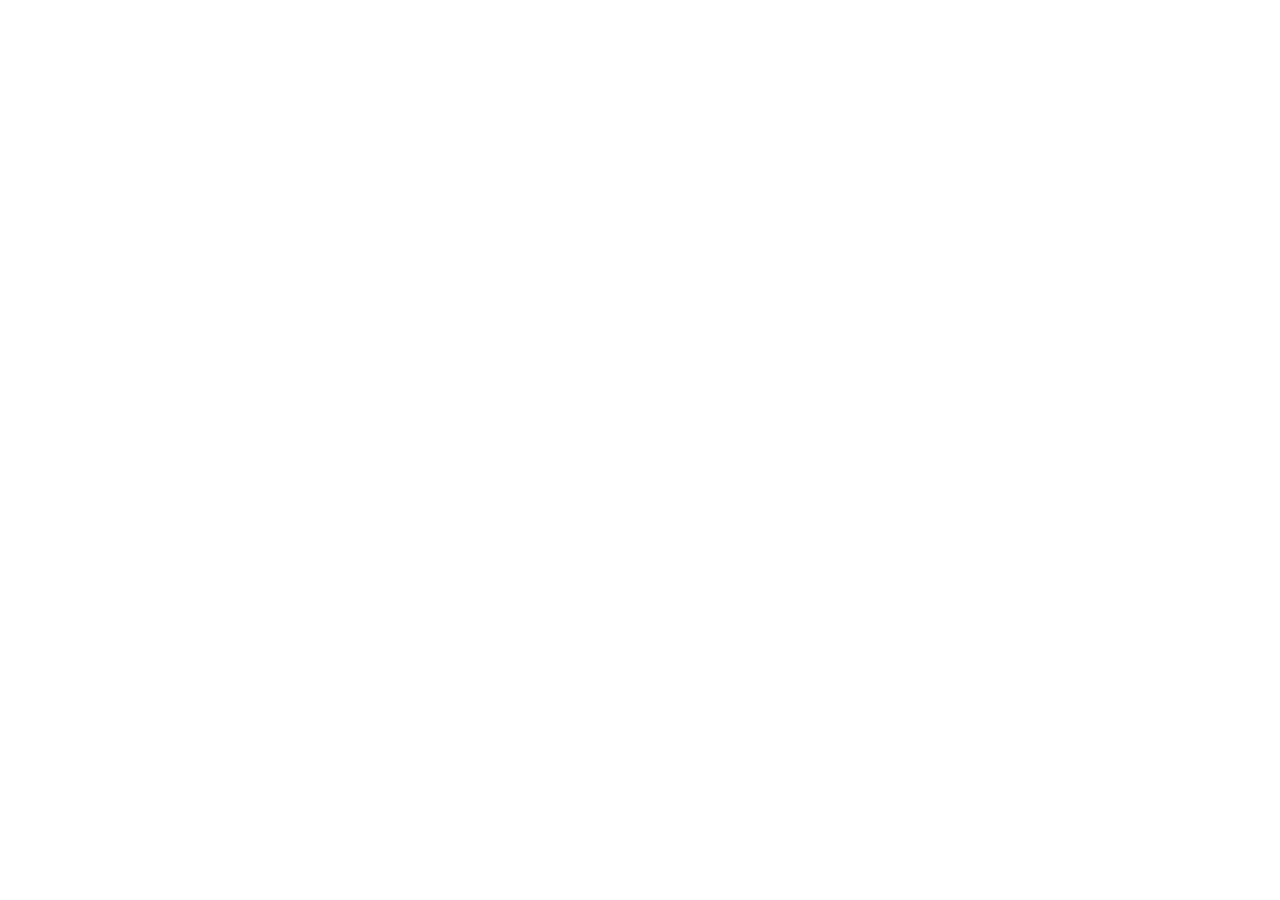
==== index.html @ 65d36205 "Apuntar al portfolio de la cuenta de trabajo" ====
<!DOCTYPE html>
<html lang="es">
<head>
<meta charset="utf-8">
<meta name="viewport" content="width=device-width, initial-scale=1">
<meta http-equiv="refresh" content="0; url=https://franciscoapel.github.io/">
<title>Portfolio — Francisco Pérez Lefiman</title>
<link rel="canonical" href="https://franciscoapel.github.io/">
<style>body{background:#14161a;color:#d9dce1;font-family:-apple-system,Segoe UI,Roboto,sans-serif;display:flex;align-items:center;justify-content:center;height:100vh;margin:0;text-align:center;padding:20px;line-height:1.6}a{color:#7fb3ff}</style>
</head>
<body><div>
<p><strong>Portfolio movido.</strong></p>
<p>Ahora vive en <a href="https://franciscoapel.github.io/">franciscoapel.github.io</a></p>
</div></body>
</html>
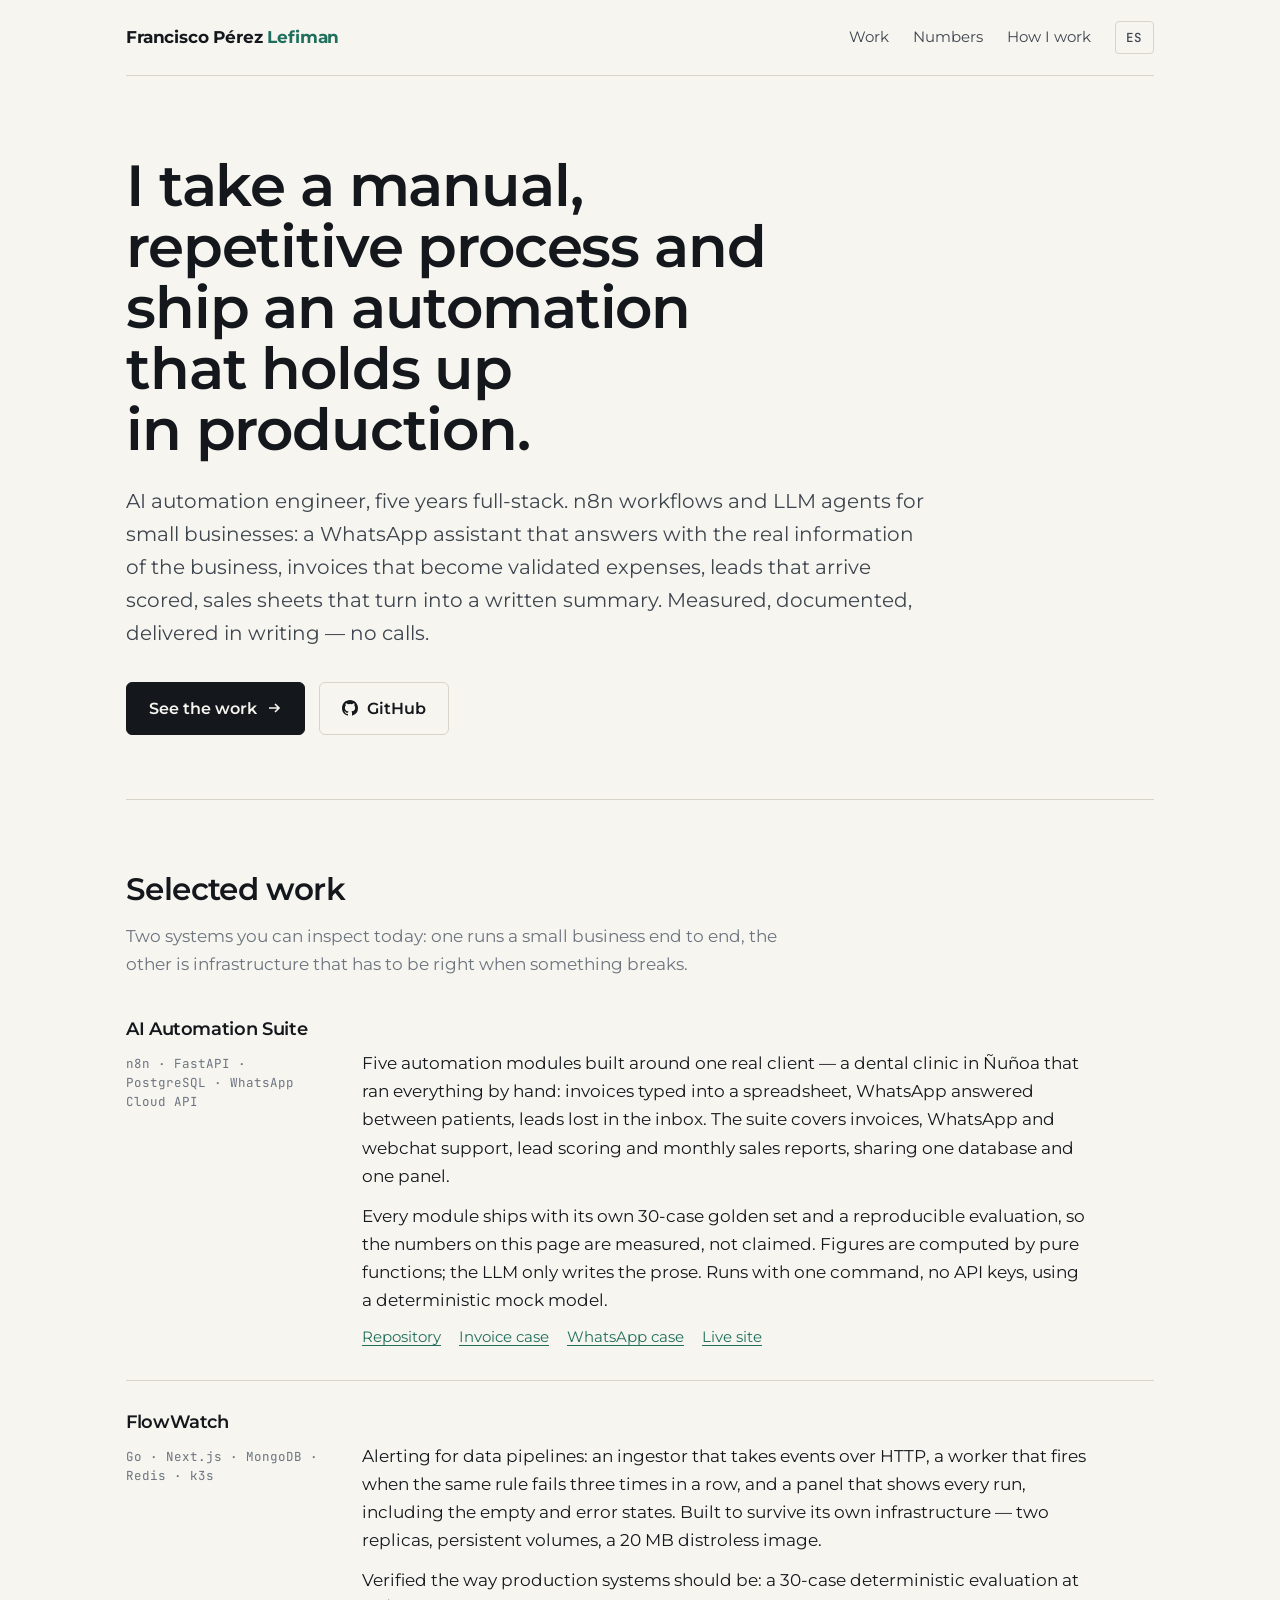
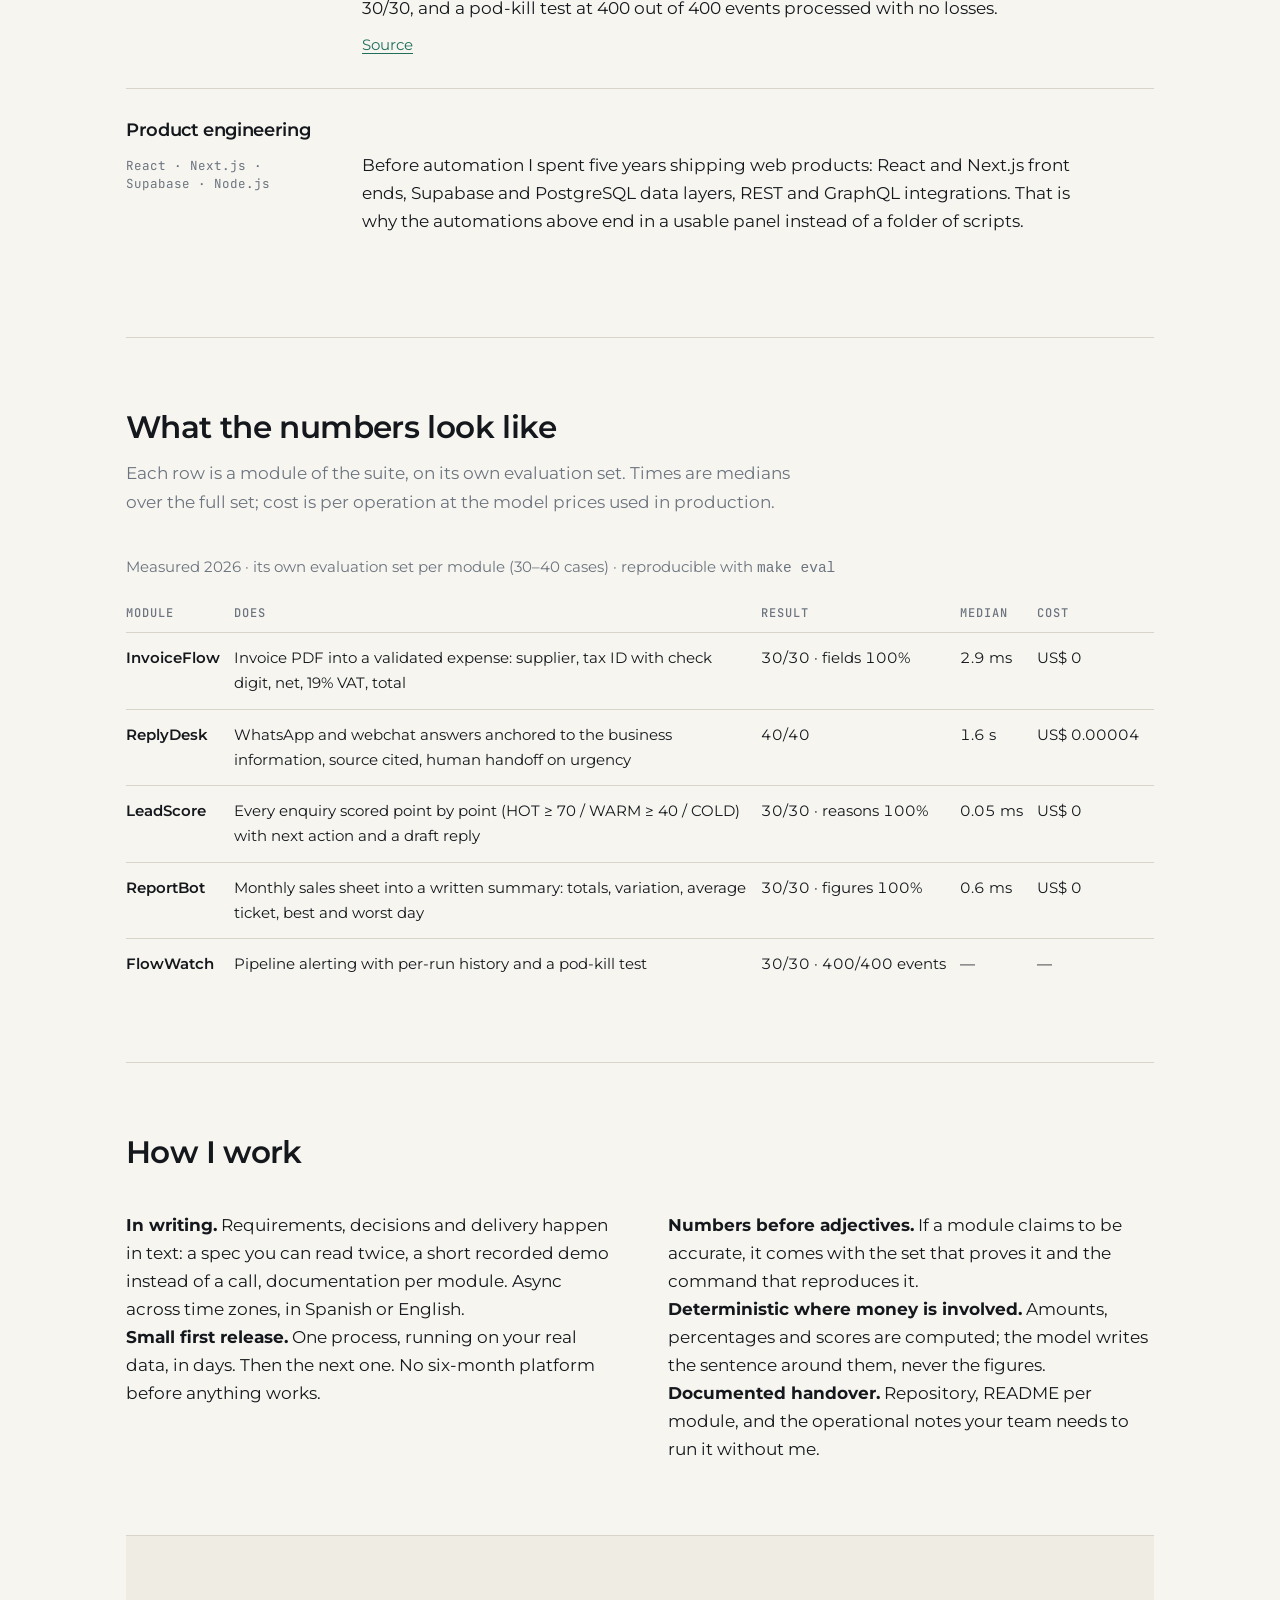
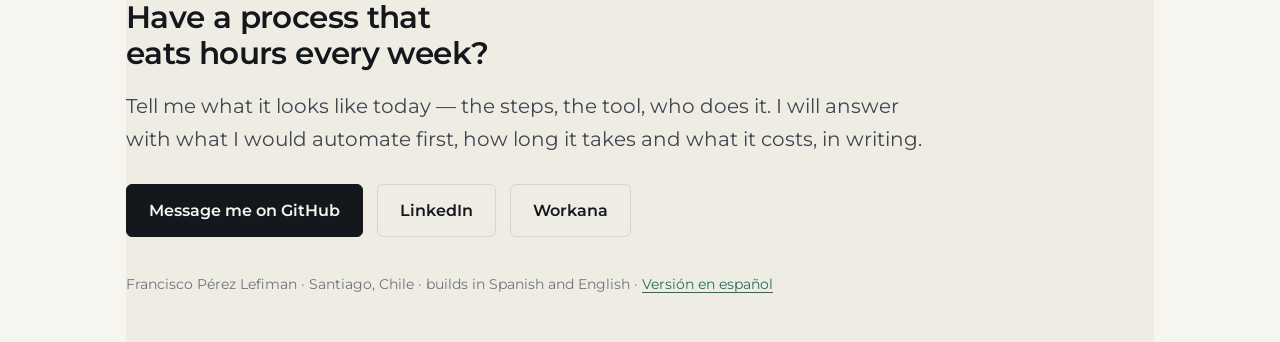
==== commit 738f654b: "portfolio: sitio propio en inglés y español (AI Automation Suite, FlowWatch, números medidos) Reempl" ====
--- a/index.html
+++ b/index.html
@@ -1,15 +1,187 @@
 <!DOCTYPE html>
-<html lang="es">
+<html lang="en">
 <head>
 <meta charset="utf-8">
 <meta name="viewport" content="width=device-width, initial-scale=1">
-<meta http-equiv="refresh" content="0; url=https://franciscoapel.github.io/">
-<title>Portfolio — Francisco Pérez Lefiman</title>
-<link rel="canonical" href="https://franciscoapel.github.io/">
-<style>body{background:#14161a;color:#d9dce1;font-family:-apple-system,Segoe UI,Roboto,sans-serif;display:flex;align-items:center;justify-content:center;height:100vh;margin:0;text-align:center;padding:20px;line-height:1.6}a{color:#7fb3ff}</style>
+<title>Francisco Pérez Lefiman — AI Automation Engineer</title>
+<meta name="description" content="AI automation engineer in Chile. n8n workflows and LLM agents for small businesses: WhatsApp assistants, invoice extraction, lead scoring, sales reports. Every module measured, everything delivered in writing.">
+<meta name="theme-color" content="#f7f5f0">
+<meta property="og:title" content="Francisco Pérez Lefiman — AI Automation Engineer">
+<meta property="og:description" content="n8n + LLM automations for small businesses. Measured, documented, delivered asynchronously.">
+<meta property="og:type" content="website">
+<link rel="canonical" href="https://fperezdev.github.io/">
+<link rel="alternate" hreflang="es" href="https://fperezdev.github.io/es.html">
+<link rel="preconnect" href="https://fonts.googleapis.com">
+<link rel="preconnect" href="https://fonts.gstatic.com" crossorigin>
+<link href="https://fonts.googleapis.com/css2?family=Montserrat:wght@400;500;600;700&family=JetBrains+Mono:wght@400;500&display=swap" rel="stylesheet">
+<link rel="stylesheet" href="style.css">
 </head>
-<body><div>
-<p><strong>Portfolio movido.</strong></p>
-<p>Ahora vive en <a href="https://franciscoapel.github.io/">franciscoapel.github.io</a></p>
-</div></body>
+<body>
+
+<div class="wrap">
+  <nav>
+    <a class="brand" href="/">Francisco Pérez <span>Lefiman</span></a>
+    <ul>
+      <li class="hide"><a href="#work">Work</a></li>
+      <li class="hide"><a href="#numbers">Numbers</a></li>
+      <li class="hide"><a href="#how">How I work</a></li>
+      <li><a class="lang" href="es.html" hreflang="es" lang="es">ES</a></li>
+    </ul>
+  </nav>
+
+  <header class="hero">
+    <h1>I take a manual, repetitive process and ship an automation that holds up in production.</h1>
+    <p class="lead">AI automation engineer, five years full-stack. n8n workflows and LLM agents for
+    small businesses: a WhatsApp assistant that answers with the real information of the business,
+    invoices that become validated expenses, leads that arrive scored, sales sheets that turn into
+    a written summary. Measured, documented, delivered in writing — no calls.</p>
+    <div class="cta">
+      <a class="btn" href="#work">See the work
+        <svg viewBox="0 0 16 16" fill="none" stroke="currentColor" stroke-width="1.6" aria-hidden="true"><path d="M3 8h10M9 4l4 4-4 4"/></svg>
+      </a>
+      <a class="btn ghost" href="https://github.com/fperezdev" rel="noopener">
+        <svg viewBox="0 0 16 16" fill="currentColor" aria-hidden="true"><path d="M8 0C3.58 0 0 3.58 0 8a8 8 0 0 0 5.47 7.59c.4.07.55-.17.55-.38v-1.33c-2.23.48-2.7-1.07-2.7-1.07-.36-.93-.89-1.18-.89-1.18-.73-.5.05-.49.05-.49.8.06 1.23.83 1.23.83.72 1.23 1.88.87 2.34.67.07-.52.28-.87.51-1.07-1.78-.2-3.64-.89-3.64-3.95 0-.87.31-1.59.82-2.15-.08-.2-.36-1.02.08-2.12 0 0 .67-.21 2.2.82a7.6 7.6 0 0 1 4 0c1.53-1.03 2.2-.82 2.2-.82.44 1.1.16 1.92.08 2.12.51.56.82 1.28.82 2.15 0 3.07-1.87 3.75-3.65 3.94.29.25.54.73.54 1.48v2.2c0 .21.15.46.55.38A8 8 0 0 0 16 8c0-4.42-3.58-8-8-8Z"/></svg>
+        GitHub
+      </a>
+    </div>
+  </header>
+
+  <section id="work">
+    <div class="section-head">
+      <h2>Selected work</h2>
+      <p>Two systems you can inspect today: one runs a small business end to end, the other is
+      infrastructure that has to be right when something breaks.</p>
+    </div>
+
+    <ol class="work">
+      <li>
+        <h3>AI Automation Suite</h3>
+        <div class="meta">n8n · FastAPI · PostgreSQL · WhatsApp Cloud API</div>
+        <div class="body">
+          <p>Five automation modules built around one real client — a dental clinic in Ñuñoa that
+          ran everything by hand: invoices typed into a spreadsheet, WhatsApp answered between
+          patients, leads lost in the inbox. The suite covers invoices, WhatsApp and webchat
+          support, lead scoring and monthly sales reports, sharing one database and one panel.</p>
+          <p>Every module ships with its own 30-case golden set and a reproducible evaluation, so
+          the numbers on this page are measured, not claimed. Figures are computed by pure
+          functions; the LLM only writes the prose. Runs with one command, no API keys, using a
+          deterministic mock model.</p>
+          <p class="links">
+            <a href="https://github.com/fperezdev/ai-automation-suite" rel="noopener">Repository</a>
+            <a href="https://ai.fperez.top/case/invoiceflow.html" rel="noopener">Invoice case</a>
+            <a href="https://ai.fperez.top/case/replydesk.html" rel="noopener">WhatsApp case</a>
+            <a href="https://ai.fperez.top/" rel="noopener">Live site</a>
+          </p>
+        </div>
+      </li>
+
+      <li>
+        <h3>FlowWatch</h3>
+        <div class="meta">Go · Next.js · MongoDB · Redis · k3s</div>
+        <div class="body">
+          <p>Alerting for data pipelines: an ingestor that takes events over HTTP, a worker that
+          fires when the same rule fails three times in a row, and a panel that shows every run,
+          including the empty and error states. Built to survive its own infrastructure — two
+          replicas, persistent volumes, a 20 MB distroless image.</p>
+          <p>Verified the way production systems should be: a 30-case deterministic evaluation at
+          30/30, and a pod-kill test at 400 out of 400 events processed with no losses.</p>
+          <p class="links">
+            <a href="https://github.com/fperezdev/ai-automation-suite/tree/main/apps/flowwatch" rel="noopener">Source</a>
+          </p>
+        </div>
+      </li>
+
+      <li>
+        <h3>Product engineering</h3>
+        <div class="meta">React · Next.js · Supabase · Node.js</div>
+        <div class="body">
+          <p>Before automation I spent five years shipping web products: React and Next.js front
+          ends, Supabase and PostgreSQL data layers, REST and GraphQL integrations. That is why the
+          automations above end in a usable panel instead of a folder of scripts.</p>
+        </div>
+      </li>
+    </ol>
+  </section>
+
+  <section id="numbers">
+    <div class="section-head">
+      <h2>What the numbers look like</h2>
+      <p>Each row is a module of the suite, on its own evaluation set. Times are medians over the
+      full set; cost is per operation at the model prices used in production.</p>
+    </div>
+    <div class="tbl-scroll">
+      <table>
+        <caption>Measured 2026 · its own evaluation set per module (30–40 cases) · reproducible with <code>make eval</code></caption>
+        <thead>
+          <tr><th scope="col">Module</th><th scope="col">Does</th><th scope="col">Result</th><th scope="col">Median</th><th scope="col">Cost</th></tr>
+        </thead>
+        <tbody>
+                    <tr><td class="name">InvoiceFlow</td><td data-label="Does">Invoice PDF into a validated expense: supplier, tax ID with check digit, net, 19% VAT, total</td><td class="num" data-label="Result">30/30 · fields 100%</td><td class="num" data-label="Median">2.9 ms</td><td class="num" data-label="Cost">US$ 0</td></tr>
+                    <tr><td class="name">ReplyDesk</td><td data-label="Does">WhatsApp and webchat answers anchored to the business information, source cited, human handoff on urgency</td><td class="num" data-label="Result">40/40</td><td class="num" data-label="Median">1.6 s</td><td class="num" data-label="Cost">US$ 0.00004</td></tr>
+                    <tr><td class="name">LeadScore</td><td data-label="Does">Every enquiry scored point by point (HOT ≥ 70 / WARM ≥ 40 / COLD) with next action and a draft reply</td><td class="num" data-label="Result">30/30 · reasons 100%</td><td class="num" data-label="Median">0.05 ms</td><td class="num" data-label="Cost">US$ 0</td></tr>
+                    <tr><td class="name">ReportBot</td><td data-label="Does">Monthly sales sheet into a written summary: totals, variation, average ticket, best and worst day</td><td class="num" data-label="Result">30/30 · figures 100%</td><td class="num" data-label="Median">0.6 ms</td><td class="num" data-label="Cost">US$ 0</td></tr>
+                    <tr><td class="name">FlowWatch</td><td data-label="Does">Pipeline alerting with per-run history and a pod-kill test</td><td class="num" data-label="Result">30/30 · 400/400 events</td><td class="num" data-label="Median">—</td><td class="num" data-label="Cost">—</td></tr>
+                  </tbody>
+      
+      </table>
+    </div>
+  </section>
+
+  <section id="how">
+    <div class="section-head">
+      <h2>How I work</h2>
+    </div>
+    <div class="two">
+      <div>
+        <p><strong>In writing.</strong> Requirements, decisions and delivery happen in text: a spec
+        you can read twice, a short recorded demo instead of a call, documentation per module.
+        Async across time zones, in Spanish or English.</p>
+        <p><strong>Small first release.</strong> One process, running on your real data, in days.
+        Then the next one. No six-month platform before anything works.</p>
+      </div>
+      <div>
+        <p><strong>Numbers before adjectives.</strong> If a module claims to be accurate, it comes
+        with the set that proves it and the command that reproduces it.</p>
+        <p><strong>Deterministic where money is involved.</strong> Amounts, percentages and scores
+        are computed; the model writes the sentence around them, never the figures.</p>
+        <p><strong>Documented handover.</strong> Repository, README per module, and the operational
+        notes your team needs to run it without me.</p>
+      </div>
+    </div>
+  </section>
+
+  <footer>
+    <div class="wrap" style="padding:0">
+      <h2>Have a process that eats hours every week?</h2>
+      <p class="lead">Tell me what it looks like today — the steps, the tool, who does it. I will
+      answer with what I would automate first, how long it takes and what it costs, in writing.</p>
+      <div class="cta">
+        <a class="btn" href="https://github.com/fperezdev" rel="noopener">Message me on GitHub</a>
+        <a class="btn ghost" href="https://www.linkedin.com/in/fperezlefiman/" rel="noopener">LinkedIn</a>
+        <a class="btn ghost" href="https://www.workana.com/freelancer/bb457201c64a7fe99c5cc2c6f555dead" rel="noopener">Workana</a>
+      </div>
+      <p class="fine">Francisco Pérez Lefiman · Santiago, Chile · builds in Spanish and English ·
+      <a href="es.html" hreflang="es" lang="es">Versión en español</a></p>
+    </div>
+  </footer>
+
+</div>
+
+<script>
+(() => {
+  const rm = window.matchMedia('(prefers-reduced-motion: reduce)').matches;
+  if (rm) return;
+  const targets = document.querySelectorAll('.hero h1, .hero .lead, .hero .cta, .section-head, .work > li, tbody tr');
+  targets.forEach(el => el.classList.add('rise'));
+  const io = new IntersectionObserver((entries) => {
+    entries.forEach((e, i) => {
+      if (!e.isIntersecting) return;
+      setTimeout(() => e.target.classList.add('in'), i * 45);
+      io.unobserve(e.target);
+    });
+  }, { rootMargin: '0px 0px -8% 0px' });
+  targets.forEach(el => io.observe(el));
+})();
+</script>
+</body>
 </html>
--- a/style.css
+++ b/style.css
@@ -0,0 +1,118 @@
+/* fperezdev.github.io — same visual world as ai.fperez.top */
+:root{
+  --paper:#f7f5f0; --paper-2:#efece4; --ink:#14181c; --ink-soft:#3d454e;
+  --muted:#6b747f; --line:#d9d4c9; --accent:#1f6f5c; --accent-soft:#e3ede9;
+  --sans:"Montserrat",system-ui,-apple-system,"Segoe UI",sans-serif;
+  --mono:"JetBrains Mono",ui-monospace,SFMono-Regular,Menlo,monospace;
+}
+*{box-sizing:border-box}
+html{scroll-behavior:smooth}
+body{
+  margin:0;background:var(--paper);color:var(--ink);
+  font:400 17px/1.65 var(--sans);
+  -webkit-font-smoothing:antialiased;text-rendering:optimizeLegibility;
+}
+::selection{background:var(--accent);color:var(--paper)}
+:focus-visible{outline:2px solid var(--accent);outline-offset:3px;border-radius:2px}
+@supports not (scrollbar-color:auto){
+  html{scrollbar-width:thin;scrollbar-color:var(--line) var(--paper)}
+}
+
+.wrap{max-width:1080px;margin:0 auto;padding:0 26px}
+a{color:var(--accent);text-underline-offset:3px;text-decoration-thickness:1px}
+h1,h2,h3{font-weight:600;letter-spacing:-.02em;margin:0;text-wrap:balance}
+h1{font-size:clamp(34px,5.4vw,58px);line-height:1.05}
+h2{font-size:clamp(23px,3vw,31px);line-height:1.15}
+h3{font-size:18px;line-height:1.3}
+p{margin:0 0 1em}
+.muted{color:var(--muted)}
+.lead{font-size:clamp(17px,2vw,20px);color:var(--ink-soft);max-width:62ch}
+
+/* nav */
+nav{display:flex;justify-content:space-between;align-items:center;gap:20px;padding:24px 0;border-bottom:1px solid var(--line)}
+.brand{font-weight:700;font-size:16.5px;letter-spacing:-.01em;text-decoration:none;color:var(--ink)}
+.brand span{color:var(--accent)}
+nav ul{display:flex;gap:24px;list-style:none;margin:0;padding:0;font-size:14.5px;align-items:center}
+nav a{color:var(--ink-soft);text-decoration:none}
+nav a:hover{color:var(--accent)}
+.lang{font:500 12.5px/1 var(--mono);letter-spacing:.06em;text-transform:uppercase;border:1px solid var(--line);border-radius:4px;padding:7px 10px}
+@media(max-width:760px){nav ul li.hide{display:none}}
+
+/* hero */
+header.hero{padding:80px 0 64px;border-bottom:1px solid var(--line)}
+.hero h1{max-width:17ch}
+.hero .lead{margin:24px 0 32px}
+.cta{display:flex;gap:14px;flex-wrap:wrap;align-items:center}
+.btn{display:inline-flex;align-items:center;gap:9px;padding:13px 22px;border-radius:6px;
+     font-weight:600;font-size:15.5px;text-decoration:none;border:1px solid var(--ink);
+     background:var(--ink);color:var(--paper);transition:background .18s,border-color .18s,color .18s,transform .18s}
+.btn:hover{background:var(--accent);border-color:var(--accent);color:#fff;transform:translateY(-1px)}
+.btn.ghost{background:transparent;color:var(--ink);border-color:var(--line)}
+.btn.ghost:hover{background:var(--accent-soft);border-color:var(--accent);color:var(--accent)}
+.btn svg{width:16px;height:16px;flex:none}
+
+/* section shell */
+section{padding:72px 0;border-bottom:1px solid var(--line)}
+.section-head{max-width:62ch;margin-bottom:40px}
+.section-head p{color:var(--muted);margin:14px 0 0}
+
+/* work rows */
+.work{list-style:none;margin:0;padding:0}
+.work > li{padding:30px 0;border-top:1px solid var(--line);display:grid;grid-template-columns:200px 1fr;gap:8px 36px}
+.work > li:first-child{border-top:0;padding-top:0}
+.work h3{grid-column:1}
+.work .body{grid-column:2}
+.work .body p{margin:0 0 12px;max-width:66ch}
+.work .body p:last-child{margin-bottom:0}
+.work .links{font-size:14.5px;display:flex;gap:18px;flex-wrap:wrap}
+.meta{font:400 12.5px/1.5 var(--mono);color:var(--muted);grid-column:1;margin-top:6px}
+@media(max-width:760px){
+  .work > li{grid-template-columns:1fr}
+  .work h3,.work .body,.meta{grid-column:1}
+  .meta{margin:0 0 4px}
+}
+
+/* measured table */
+table{width:100%;border-collapse:collapse;font-size:15px}
+caption{text-align:left;color:var(--muted);font-size:14.5px;padding-bottom:14px}
+th,td{text-align:left;padding:13px 14px 13px 0;border-top:1px solid var(--line);vertical-align:top}
+th{font:500 12px/1 var(--mono);letter-spacing:.09em;text-transform:uppercase;color:var(--muted);border-top:0}
+td.num{font-variant-numeric:tabular-nums;white-space:nowrap}
+td.name{font-weight:600;white-space:nowrap}
+.tbl-scroll{overflow-x:auto;margin:0}
+@media(max-width:640px){th,td{padding-right:10px}td.name{white-space:normal}}
+
+/* prose block */
+.two{display:grid;grid-template-columns:1fr 1fr;gap:20px 56px}
+@media(max-width:760px){.two{grid-template-columns:1fr}}
+.two p{margin:0}
+.stack{font:400 14.5px/1.9 var(--mono);color:var(--ink-soft);margin:0;padding:0;list-style:none}
+.stack li{display:inline}
+.stack li:after{content:" · ";color:var(--line)}
+.stack li:last-child:after{content:""}
+
+/* contact */
+footer{background:var(--paper-2);padding:64px 0 48px}
+footer h2{max-width:24ch}
+footer .lead{margin:18px 0 28px}
+footer .fine{font-size:13.5px;color:var(--muted);margin:36px 0 0}
+
+/* one authored moment */
+@media(prefers-reduced-motion:no-preference){
+  .rise{opacity:0;transform:translateY(14px);transition:opacity .7s cubic-bezier(.16,1,.3,1),transform .7s cubic-bezier(.16,1,.3,1)}
+  .rise.in{opacity:1;transform:none}
+}
+
+/* table reflow on phones */
+@media(max-width:640px){
+  .tbl-scroll{overflow:visible}
+  table,tbody,tr,td{display:block;width:100%}
+  thead{display:none}
+  caption{padding-bottom:18px}
+  tr{border-top:1px solid var(--line);padding:16px 0}
+  tr:first-child{border-top:0;padding-top:0}
+  td{border:0;padding:2px 0}
+  td.name{font-size:17px;margin-bottom:8px}
+  td[data-label]:before{content:attr(data-label) " · ";font:500 11px/1 var(--mono);letter-spacing:.08em;text-transform:uppercase;color:var(--muted)}
+  td.num{white-space:normal}
+}
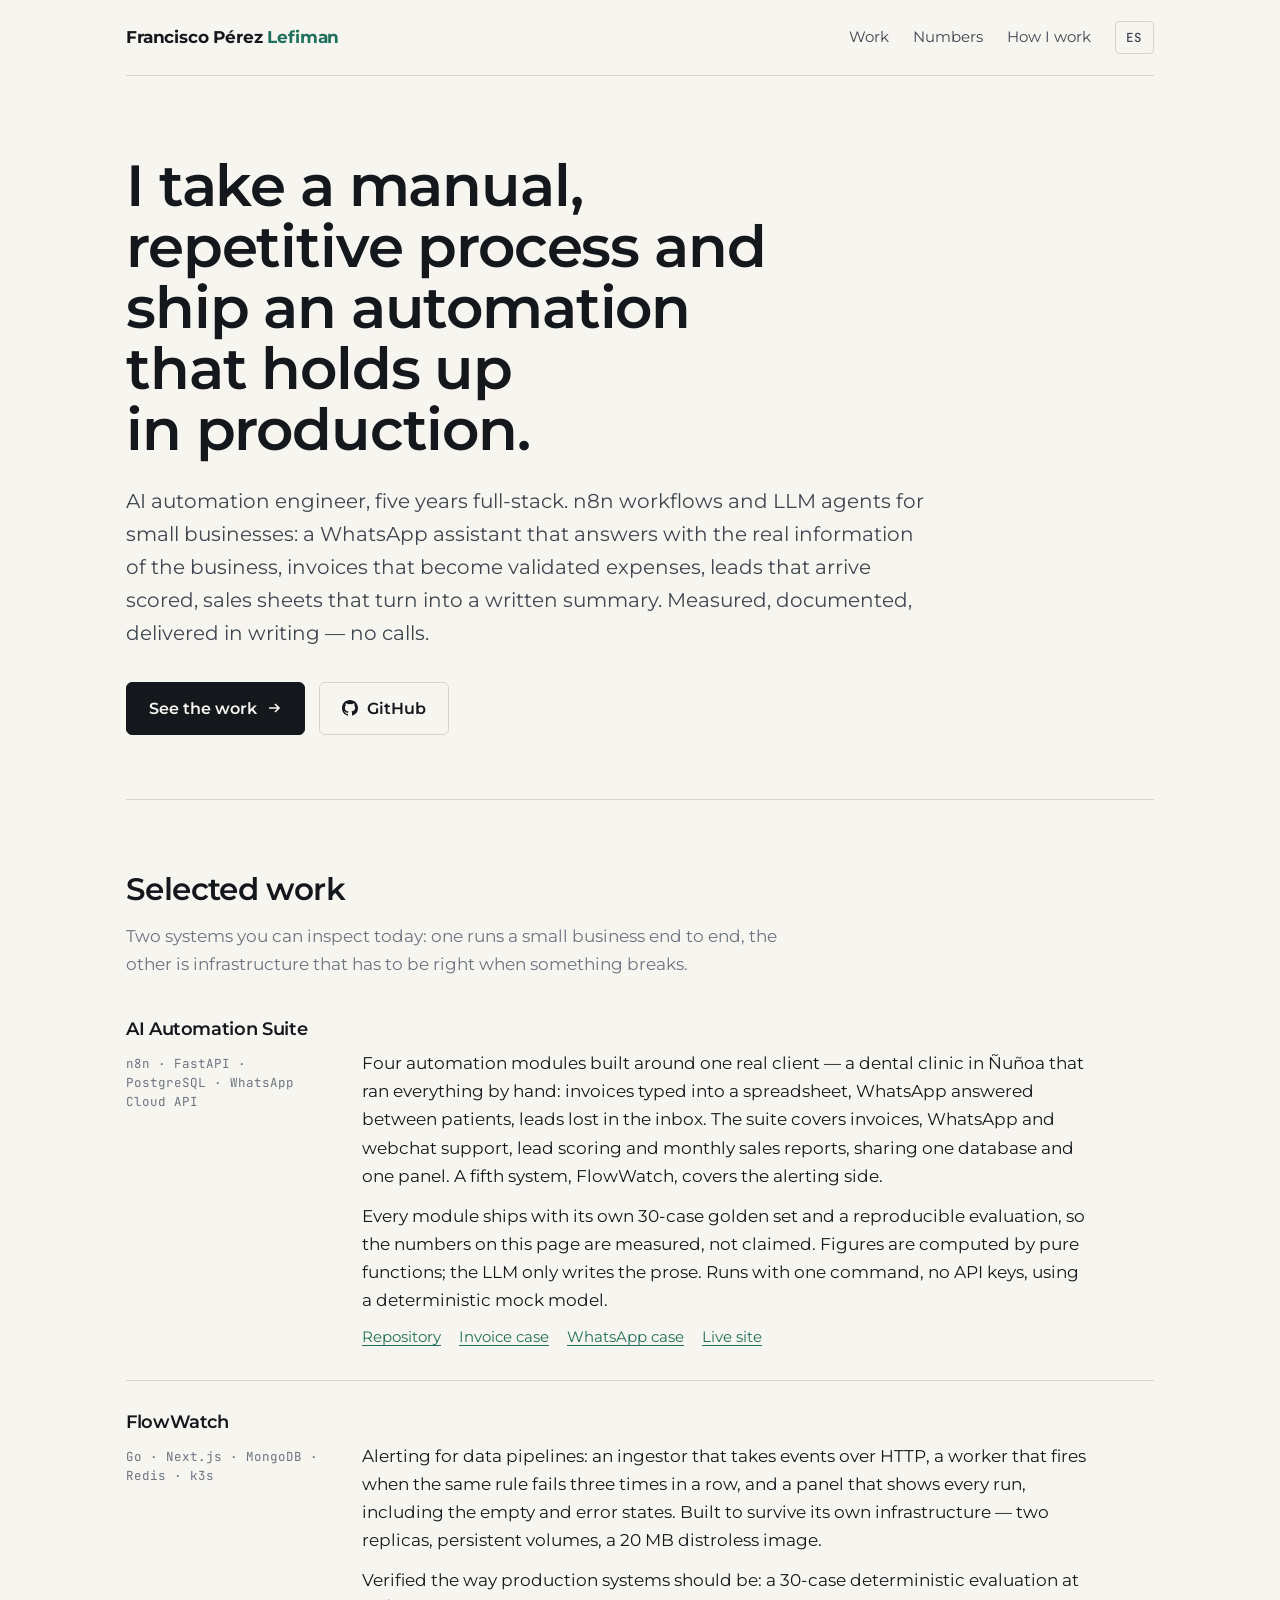
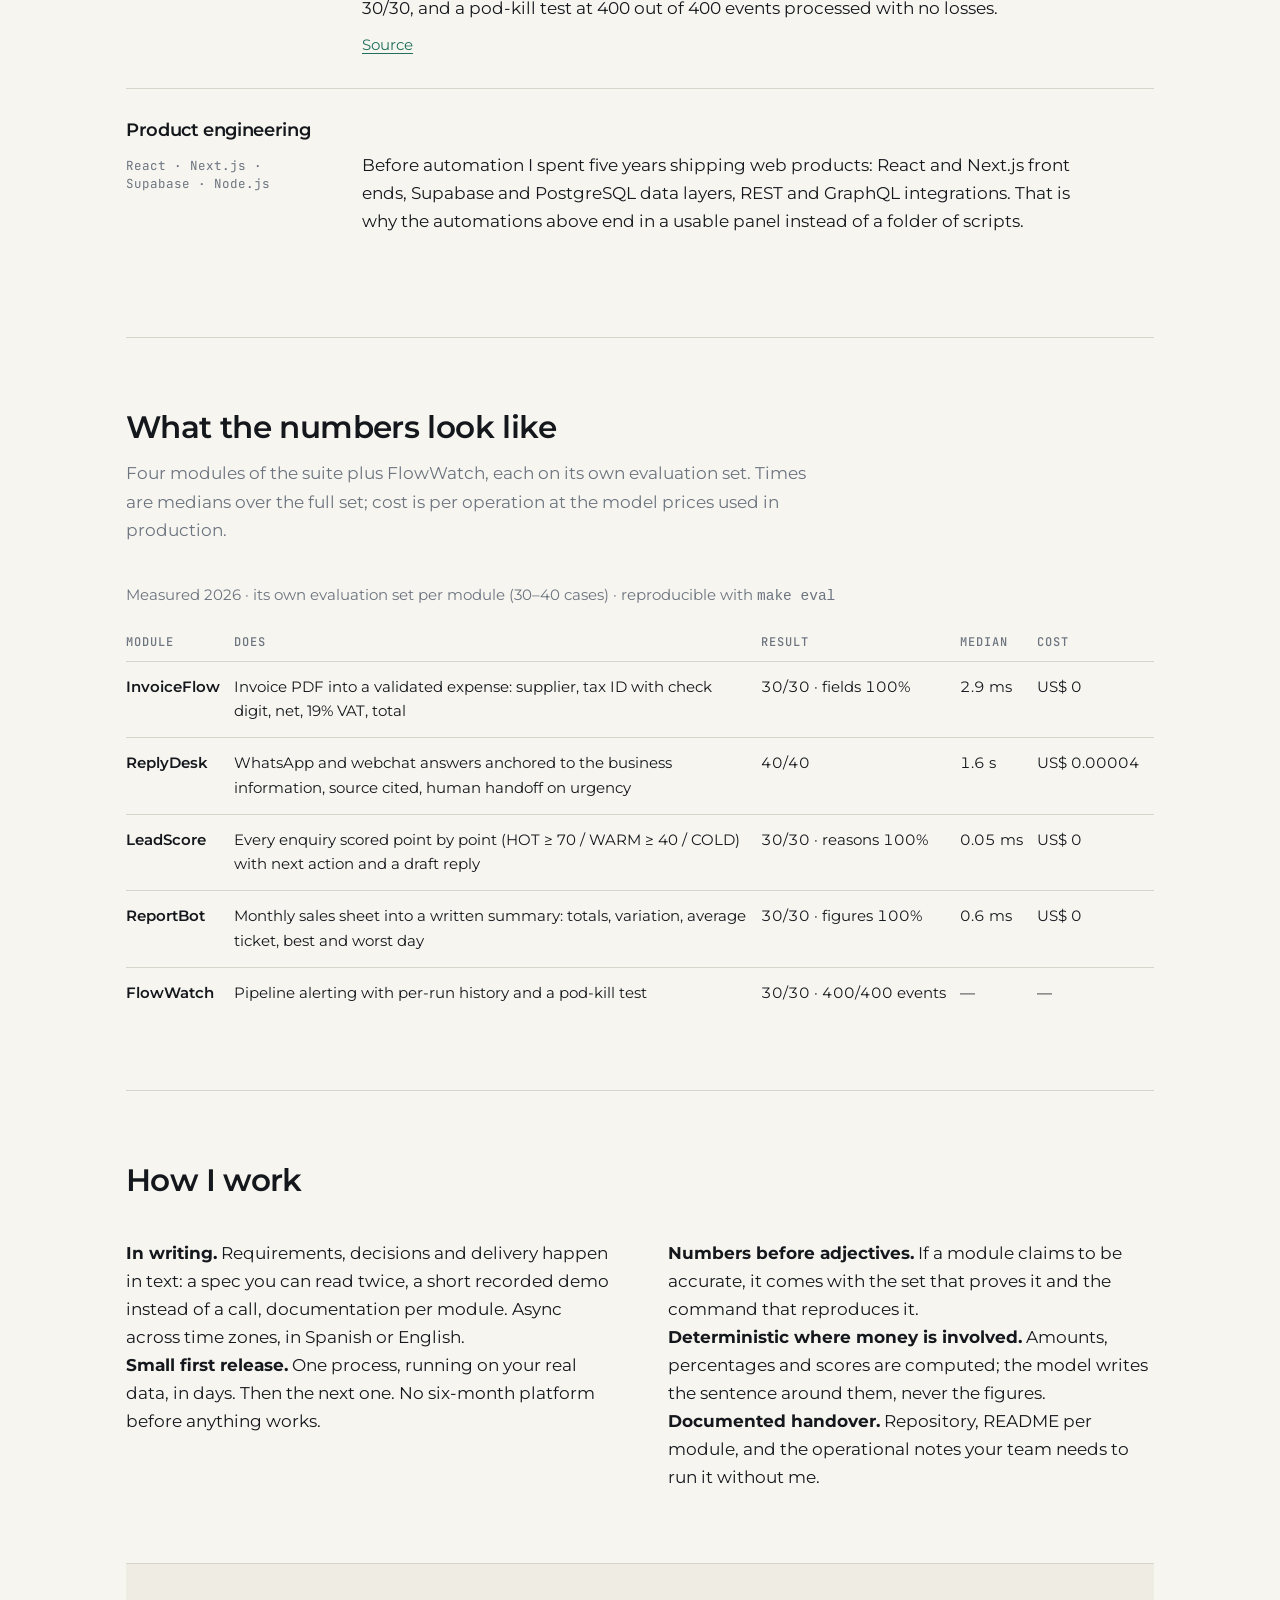
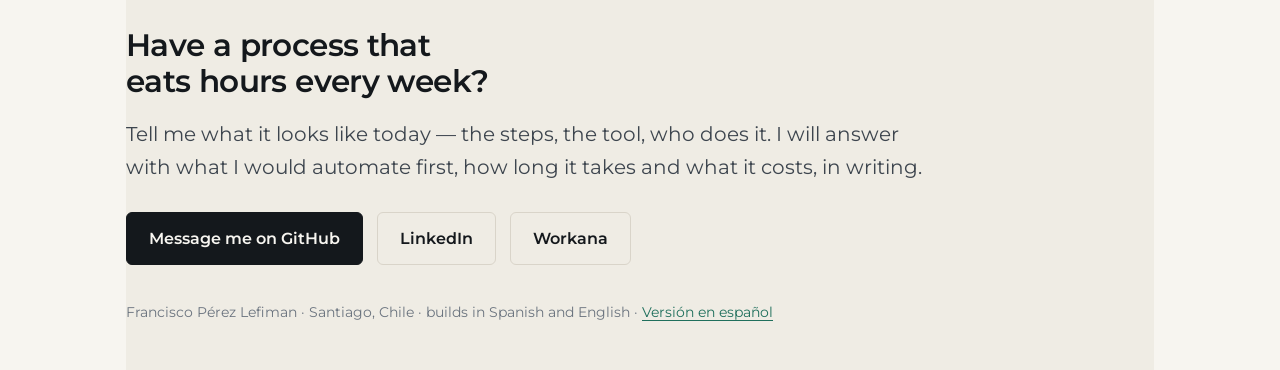
==== commit 04049bae: "portfolio: cuatro módulos de la suite + FlowWatch (consistente con el README del repo)" ====
--- a/index.html
+++ b/index.html
@@ -58,10 +58,11 @@
         <h3>AI Automation Suite</h3>
         <div class="meta">n8n · FastAPI · PostgreSQL · WhatsApp Cloud API</div>
         <div class="body">
-          <p>Five automation modules built around one real client — a dental clinic in Ñuñoa that
+          <p>Four automation modules built around one real client — a dental clinic in Ñuñoa that
           ran everything by hand: invoices typed into a spreadsheet, WhatsApp answered between
           patients, leads lost in the inbox. The suite covers invoices, WhatsApp and webchat
-          support, lead scoring and monthly sales reports, sharing one database and one panel.</p>
+          support, lead scoring and monthly sales reports, sharing one database and one panel. A fifth
+          system, FlowWatch, covers the alerting side.</p>
           <p>Every module ships with its own 30-case golden set and a reproducible evaluation, so
           the numbers on this page are measured, not claimed. Figures are computed by pure
           functions; the LLM only writes the prose. Runs with one command, no API keys, using a
@@ -106,8 +107,8 @@
   <section id="numbers">
     <div class="section-head">
       <h2>What the numbers look like</h2>
-      <p>Each row is a module of the suite, on its own evaluation set. Times are medians over the
-      full set; cost is per operation at the model prices used in production.</p>
+      <p>Four modules of the suite plus FlowWatch, each on its own evaluation set. Times are medians
+      over the full set; cost is per operation at the model prices used in production.</p>
     </div>
     <div class="tbl-scroll">
       <table>
